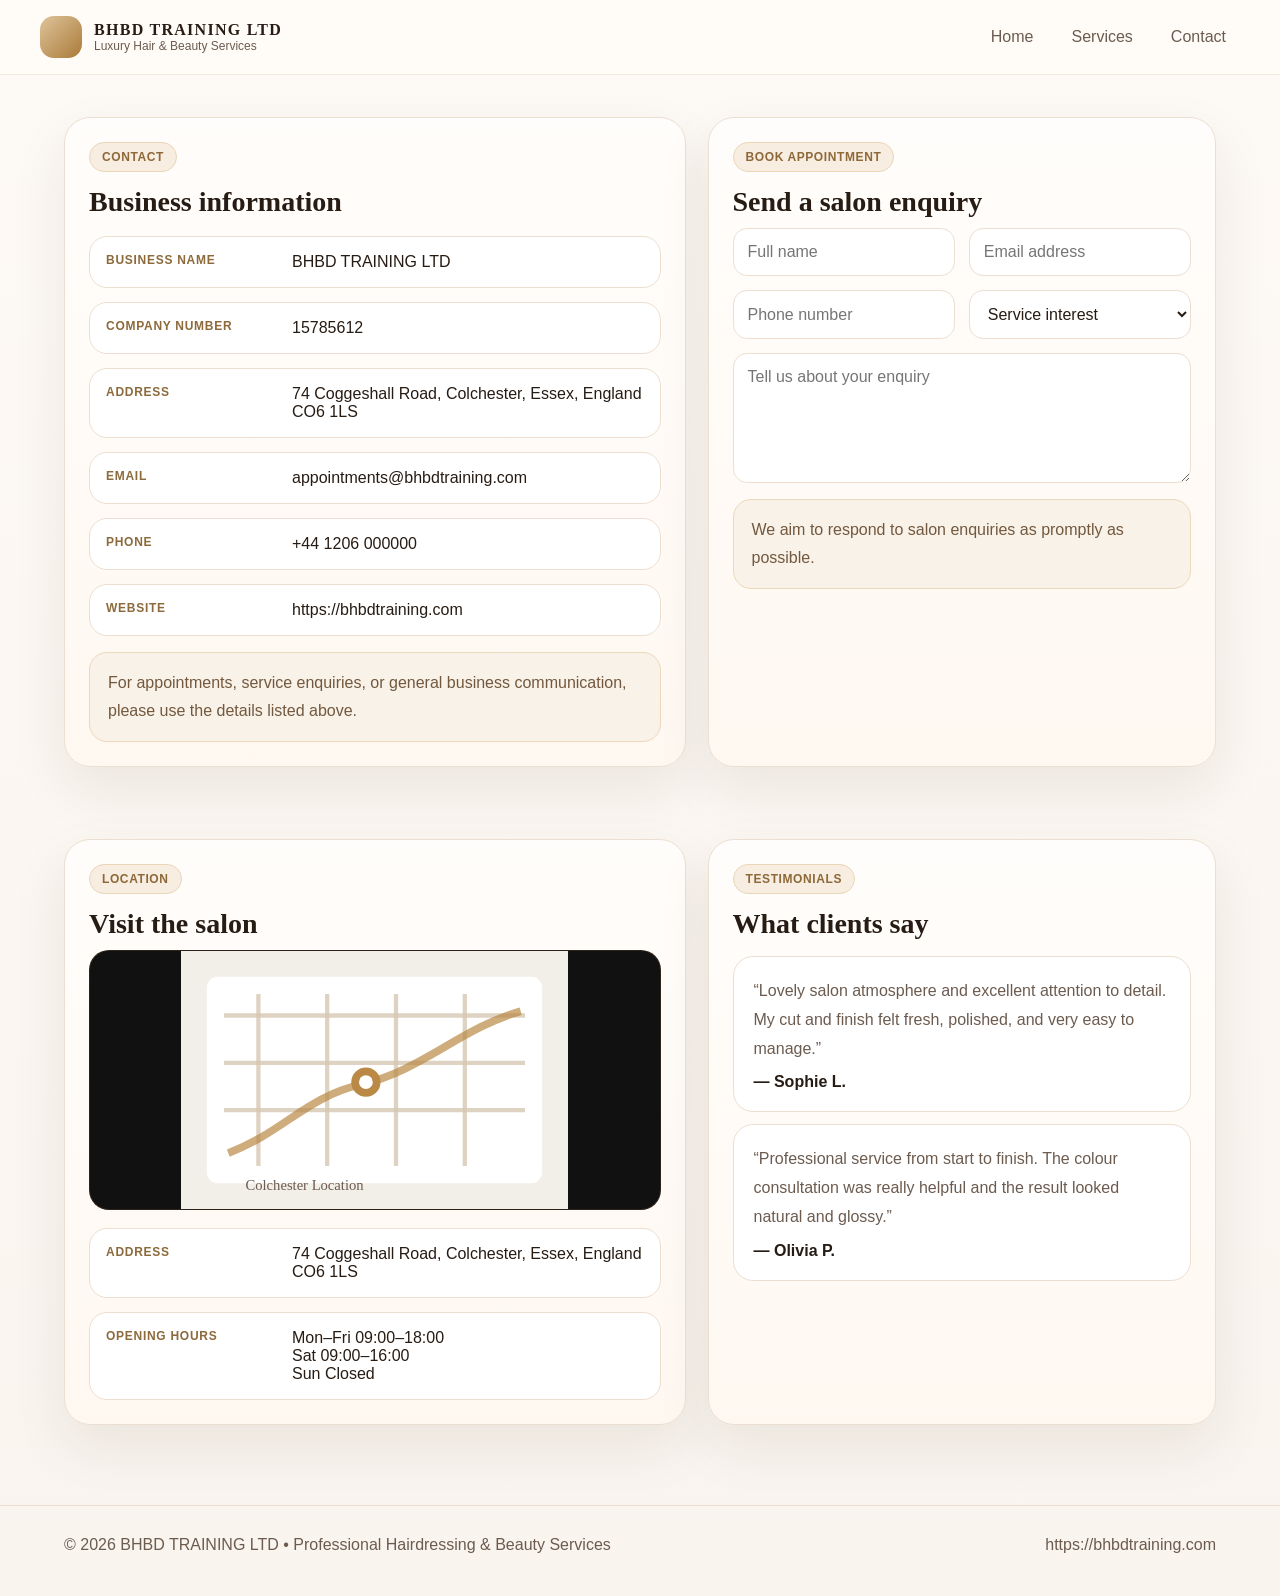
==== contact.html @ af6ac300 "csdc" ====
<!DOCTYPE html><html lang='en'><head><meta charset='utf-8'><meta name='viewport' content='width=device-width,initial-scale=1'><title>BHBD TRAINING LTD | Contact</title><meta name='description' content='BHBD TRAINING LTD luxury salon and beauty website.'><style>
:root{--bg:#f9f4ee;--panel:#fffdfb;--panel2:#fff8f1;--text:#271c14;--muted:#6c5b4f;--gold:#b98945;--line:#ecdfd1;--shadow:0 22px 56px rgba(56,34,12,.08)}
*{box-sizing:border-box}html{scroll-behavior:smooth}body{margin:0;background:linear-gradient(180deg,#fdf9f4,var(--bg));color:var(--text);font-family:Segoe UI,Arial,sans-serif}
a{color:inherit}.wrap{max-width:1200px;margin:0 auto;padding:0 24px}
.nav{position:sticky;top:0;z-index:30;background:rgba(255,252,248,.92);backdrop-filter:blur(10px);border-bottom:1px solid rgba(185,137,69,.16)}
.nav-inner{display:flex;justify-content:space-between;align-items:center;padding:16px 0;gap:14px;flex-wrap:wrap}.brand{display:flex;align-items:center;gap:12px;text-decoration:none}.mark{width:42px;height:42px;border-radius:14px;background:linear-gradient(135deg,#dec49a,#aa7a39)}.brand strong{display:block;font-family:Georgia,serif;letter-spacing:.08em}.brand span{display:block;font-size:12px;color:var(--muted)}
.links{display:flex;gap:10px;flex-wrap:wrap}.links a{text-decoration:none;padding:10px 14px;border-radius:999px;color:var(--muted)}.links a:hover{background:#fff;border:1px solid var(--line);color:var(--text)}
.hero{padding:34px 0 22px}.hero-card{min-height:640px;border-radius:36px;overflow:hidden;position:relative;background:linear-gradient(90deg, rgba(26,18,13,.82) 0%, rgba(26,18,13,.60) 44%, rgba(26,18,13,.18) 72%, rgba(26,18,13,.04) 100%),url('assets/hero-salon.svg') center/cover no-repeat;box-shadow:0 28px 70px rgba(44,24,8,.16)}
.hero-inner{max-width:690px;padding:76px 68px;color:#f8efe2}.kicker{display:inline-flex;padding:8px 14px;border-radius:999px;border:1px solid rgba(255,240,215,.24);background:rgba(255,255,255,.06);font-size:13px}
h1,h2,h3{font-family:Georgia,'Times New Roman',serif}h1{margin:20px 0 16px;font-size:clamp(42px,6vw,76px);line-height:1.02;letter-spacing:-.03em}h2{font-size:40px;margin:0}.lead{font-size:18px;line-height:1.85;color:#efe1cd}.actions{display:flex;gap:14px;flex-wrap:wrap;margin-top:28px}
.btn{display:inline-flex;align-items:center;justify-content:center;padding:14px 18px;border-radius:14px;text-decoration:none;font-weight:700}.btn-primary{background:linear-gradient(135deg,#f0d8b0,#b98945);color:#25170d;box-shadow:0 16px 36px rgba(185,137,69,.28)}.btn-secondary{background:rgba(255,255,255,.08);color:#fff;border:1px solid rgba(255,240,215,.20)}
.float{position:absolute;right:28px;bottom:28px;width:min(395px,calc(100% - 56px));background:rgba(255,250,245,.95);border:1px solid rgba(185,137,69,.18);border-radius:24px;padding:24px;box-shadow:var(--shadow)}.float h3{margin:0 0 14px;font-size:24px}.list{display:grid;gap:12px}.item{display:grid;grid-template-columns:138px 1fr;gap:14px;padding:12px 0;border-top:1px solid var(--line)}.item:first-child{border-top:none;padding-top:0}.item strong{font-size:12px;color:#87684a;text-transform:uppercase;letter-spacing:.06em}
.section{padding:36px 0}.heading{display:flex;justify-content:space-between;gap:22px;align-items:end;flex-wrap:wrap;margin-bottom:20px}.heading p{margin:0;max-width:760px;color:var(--muted);line-height:1.8}
.grid4{display:grid;grid-template-columns:repeat(4,1fr);gap:22px}.grid3{display:grid;grid-template-columns:repeat(3,1fr);gap:22px}.grid2{display:grid;grid-template-columns:1.1fr .9fr;gap:22px}.card{background:linear-gradient(180deg,var(--panel),var(--panel2));border:1px solid var(--line);border-radius:26px;padding:24px;box-shadow:var(--shadow)}
.media{height:230px;border-radius:20px;background:#111 center/contain no-repeat;border:1px solid rgba(185,137,69,.16);margin-bottom:18px}.gallery{display:grid;grid-template-columns:repeat(4,1fr);gap:18px}.gallery .media{height:180px;margin-bottom:0}.badge{display:inline-flex;padding:7px 12px;border-radius:999px;font-size:12px;font-weight:700;letter-spacing:.05em;text-transform:uppercase;color:#8d6838;background:#f7ede0;border:1px solid #ead6b7}
.card h3{margin:0 0 10px;font-size:28px}.card p{margin:0;color:var(--muted);line-height:1.82}.price-list,.testimonials{display:grid;gap:12px;margin-top:16px}
.price{display:grid;grid-template-columns:1fr auto;gap:14px;padding:16px 0;border-top:1px solid var(--line)}.price:first-child{border-top:none;padding-top:0}.price strong{display:block;font-size:17px}.price span{font-weight:700;color:#8e6530}
.details{display:grid;gap:14px}.detail{display:grid;grid-template-columns:170px 1fr;gap:16px;padding:16px;border-radius:18px;background:#fff;border:1px solid var(--line)}.detail strong{color:#8c6a3b;text-transform:uppercase;font-size:12px;letter-spacing:.06em}
.note{margin-top:16px;padding:16px 18px;border-radius:18px;background:#f9f2e8;border:1px solid #ecd8ba;color:#72583e;line-height:1.75}
.steps{display:grid;grid-template-columns:repeat(4,1fr);gap:16px;margin-top:16px}.step{padding:18px;border-radius:20px;background:#fff;border:1px solid var(--line)}.step b{display:inline-block;width:34px;height:34px;line-height:34px;text-align:center;border-radius:999px;background:#f7ede0;color:#8c6a3b;margin-bottom:12px}
.hours{display:grid;gap:12px}.hours-row{display:grid;grid-template-columns:1fr auto;gap:14px;padding:12px 0;border-top:1px solid var(--line)}.hours-row:first-child{border-top:none;padding-top:0}
.quote{padding:20px;border-radius:20px;background:#fff;border:1px solid var(--line)}.quote p{margin:0 0 10px;color:var(--muted);line-height:1.8}.quote strong{display:block}
.form-grid{display:grid;grid-template-columns:1fr 1fr;gap:14px}input,textarea,select{width:100%;padding:14px;border-radius:14px;border:1px solid var(--line);background:#fff;font:inherit;color:var(--text)}textarea{min-height:130px;resize:vertical}.full{grid-column:1/-1}
.footer{margin-top:44px;border-top:1px solid var(--line);padding:30px 0 42px;color:var(--muted)}.footer-inner{display:flex;justify-content:space-between;gap:18px;flex-wrap:wrap}.small{font-size:14px}
@media(max-width:1000px){.grid4,.grid3,.grid2,.gallery,.steps,.form-grid{grid-template-columns:1fr}.hero-card{min-height:unset}.float{position:static;margin:24px}}
@media(max-width:720px){.hero-inner{padding:34px 24px}h1{font-size:42px}h2{font-size:32px}.item,.detail,.hours-row{grid-template-columns:1fr}}
</style></head><body><nav class='nav'><div class='wrap nav-inner'><a class='brand' href='index.html'><div class='mark'></div><div><strong>BHBD TRAINING LTD</strong><span>Luxury Hair & Beauty Services</span></div></a><div class='links'><a href='index.html'>Home</a><a href='services.html'>Services</a><a href='contact.html'>Contact</a></div></div></nav><section class='section' style='padding-top:42px'><div class='wrap grid2'><div class='card'><span class='badge'>Contact</span><h3 style='margin-top:14px'>Business information</h3><div class='details' style='margin-top:18px'><div class='detail'><strong>Business Name</strong><div>BHBD TRAINING LTD</div></div><div class='detail'><strong>Company Number</strong><div>15785612</div></div><div class='detail'><strong>Address</strong><div>74 Coggeshall Road, Colchester, Essex, England CO6 1LS</div></div><div class='detail'><strong>Email</strong><div>appointments@bhbdtraining.com</div></div><div class='detail'><strong>Phone</strong><div>+44 1206 000000</div></div><div class='detail'><strong>Website</strong><div>https://bhbdtraining.com</div></div></div><div class='note'>For appointments, service enquiries, or general business communication, please use the details listed above.</div></div><div class='card'><span class='badge'>Book Appointment</span><h3 style='margin-top:14px'>Send a salon enquiry</h3><form><div class='form-grid'><input type='text' placeholder='Full name'><input type='email' placeholder='Email address'><input type='tel' placeholder='Phone number'><select><option>Service interest</option><option>Haircut & Styling</option><option>Colour Service</option><option>Treatment</option><option>Beauty Finish</option></select><textarea class='full' placeholder='Tell us about your enquiry'></textarea></div></form><div class='note'>We aim to respond to salon enquiries as promptly as possible.</div></div></div></section><section class='section'><div class='wrap grid2'><div class='card'><span class='badge'>Location</span><h3 style='margin-top:14px'>Visit the salon</h3><div class='media' style="background-image:url('assets/map.svg');height:260px"></div><div class='details' style='margin-top:18px'><div class='detail'><strong>Address</strong><div>74 Coggeshall Road, Colchester, Essex, England CO6 1LS</div></div><div class='detail'><strong>Opening Hours</strong><div>Mon–Fri 09:00–18:00<br>Sat 09:00–16:00<br>Sun Closed</div></div></div></div><div class='card'><span class='badge'>Testimonials</span><h3 style='margin-top:14px'>What clients say</h3><div class='testimonials'><div class='quote'><p>“Lovely salon atmosphere and excellent attention to detail. My cut and finish felt fresh, polished, and very easy to manage.”</p><strong>— Sophie L.</strong></div><div class='quote'><p>“Professional service from start to finish. The colour consultation was really helpful and the result looked natural and glossy.”</p><strong>— Olivia P.</strong></div></div></div></div></section><footer class='footer'><div class='wrap footer-inner'><div>© 2026 BHBD TRAINING LTD • Professional Hairdressing & Beauty Services</div><div>https://bhbdtraining.com</div></div></footer></body></html>
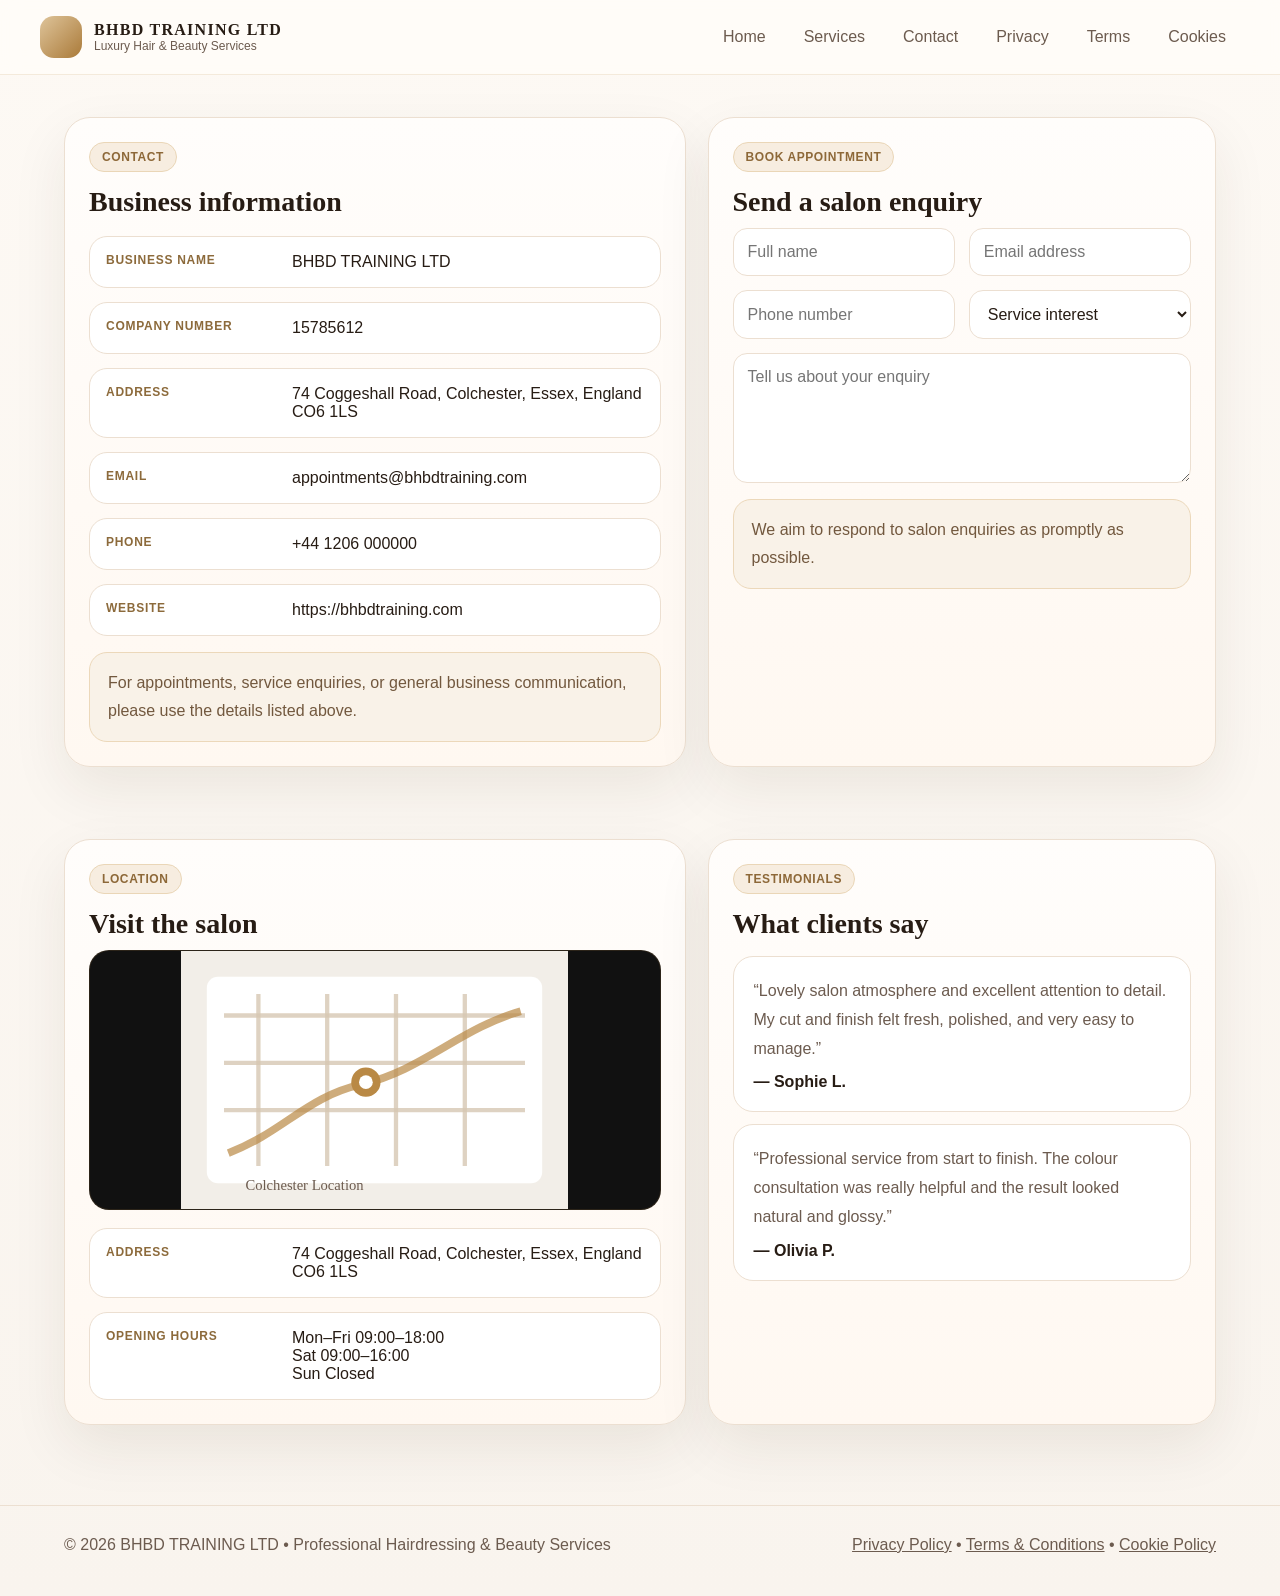
==== commit fd7b7fa2: "csdc" ====
--- a/contact.html
+++ b/contact.html
@@ -24,4 +24,4 @@
 .footer{margin-top:44px;border-top:1px solid var(--line);padding:30px 0 42px;color:var(--muted)}.footer-inner{display:flex;justify-content:space-between;gap:18px;flex-wrap:wrap}.small{font-size:14px}
 @media(max-width:1000px){.grid4,.grid3,.grid2,.gallery,.steps,.form-grid{grid-template-columns:1fr}.hero-card{min-height:unset}.float{position:static;margin:24px}}
 @media(max-width:720px){.hero-inner{padding:34px 24px}h1{font-size:42px}h2{font-size:32px}.item,.detail,.hours-row{grid-template-columns:1fr}}
-</style></head><body><nav class='nav'><div class='wrap nav-inner'><a class='brand' href='index.html'><div class='mark'></div><div><strong>BHBD TRAINING LTD</strong><span>Luxury Hair & Beauty Services</span></div></a><div class='links'><a href='index.html'>Home</a><a href='services.html'>Services</a><a href='contact.html'>Contact</a></div></div></nav><section class='section' style='padding-top:42px'><div class='wrap grid2'><div class='card'><span class='badge'>Contact</span><h3 style='margin-top:14px'>Business information</h3><div class='details' style='margin-top:18px'><div class='detail'><strong>Business Name</strong><div>BHBD TRAINING LTD</div></div><div class='detail'><strong>Company Number</strong><div>15785612</div></div><div class='detail'><strong>Address</strong><div>74 Coggeshall Road, Colchester, Essex, England CO6 1LS</div></div><div class='detail'><strong>Email</strong><div>appointments@bhbdtraining.com</div></div><div class='detail'><strong>Phone</strong><div>+44 1206 000000</div></div><div class='detail'><strong>Website</strong><div>https://bhbdtraining.com</div></div></div><div class='note'>For appointments, service enquiries, or general business communication, please use the details listed above.</div></div><div class='card'><span class='badge'>Book Appointment</span><h3 style='margin-top:14px'>Send a salon enquiry</h3><form><div class='form-grid'><input type='text' placeholder='Full name'><input type='email' placeholder='Email address'><input type='tel' placeholder='Phone number'><select><option>Service interest</option><option>Haircut & Styling</option><option>Colour Service</option><option>Treatment</option><option>Beauty Finish</option></select><textarea class='full' placeholder='Tell us about your enquiry'></textarea></div></form><div class='note'>We aim to respond to salon enquiries as promptly as possible.</div></div></div></section><section class='section'><div class='wrap grid2'><div class='card'><span class='badge'>Location</span><h3 style='margin-top:14px'>Visit the salon</h3><div class='media' style="background-image:url('assets/map.svg');height:260px"></div><div class='details' style='margin-top:18px'><div class='detail'><strong>Address</strong><div>74 Coggeshall Road, Colchester, Essex, England CO6 1LS</div></div><div class='detail'><strong>Opening Hours</strong><div>Mon–Fri 09:00–18:00<br>Sat 09:00–16:00<br>Sun Closed</div></div></div></div><div class='card'><span class='badge'>Testimonials</span><h3 style='margin-top:14px'>What clients say</h3><div class='testimonials'><div class='quote'><p>“Lovely salon atmosphere and excellent attention to detail. My cut and finish felt fresh, polished, and very easy to manage.”</p><strong>— Sophie L.</strong></div><div class='quote'><p>“Professional service from start to finish. The colour consultation was really helpful and the result looked natural and glossy.”</p><strong>— Olivia P.</strong></div></div></div></div></section><footer class='footer'><div class='wrap footer-inner'><div>© 2026 BHBD TRAINING LTD • Professional Hairdressing & Beauty Services</div><div>https://bhbdtraining.com</div></div></footer></body></html>+</style></head><body><nav class='nav'><div class='wrap nav-inner'><a class='brand' href='index.html'><div class='mark'></div><div><strong>BHBD TRAINING LTD</strong><span>Luxury Hair & Beauty Services</span></div></a><div class='links'><a href='index.html'>Home</a><a href='services.html'>Services</a><a href='contact.html'>Contact</a><a href='privacy.html'>Privacy</a><a href='terms.html'>Terms</a><a href='cookie-policy.html'>Cookies</a></div></div></nav><section class='section' style='padding-top:42px'><div class='wrap grid2'><div class='card'><span class='badge'>Contact</span><h3 style='margin-top:14px'>Business information</h3><div class='details' style='margin-top:18px'><div class='detail'><strong>Business Name</strong><div>BHBD TRAINING LTD</div></div><div class='detail'><strong>Company Number</strong><div>15785612</div></div><div class='detail'><strong>Address</strong><div>74 Coggeshall Road, Colchester, Essex, England CO6 1LS</div></div><div class='detail'><strong>Email</strong><div>appointments@bhbdtraining.com</div></div><div class='detail'><strong>Phone</strong><div>+44 1206 000000</div></div><div class='detail'><strong>Website</strong><div>https://bhbdtraining.com</div></div></div><div class='note'>For appointments, service enquiries, or general business communication, please use the details listed above.</div></div><div class='card'><span class='badge'>Book Appointment</span><h3 style='margin-top:14px'>Send a salon enquiry</h3><form><div class='form-grid'><input type='text' placeholder='Full name'><input type='email' placeholder='Email address'><input type='tel' placeholder='Phone number'><select><option>Service interest</option><option>Haircut & Styling</option><option>Colour Service</option><option>Treatment</option><option>Beauty Finish</option></select><textarea class='full' placeholder='Tell us about your enquiry'></textarea></div></form><div class='note'>We aim to respond to salon enquiries as promptly as possible.</div></div></div></section><section class='section'><div class='wrap grid2'><div class='card'><span class='badge'>Location</span><h3 style='margin-top:14px'>Visit the salon</h3><div class='media' style="background-image:url('assets/map.svg');height:260px"></div><div class='details' style='margin-top:18px'><div class='detail'><strong>Address</strong><div>74 Coggeshall Road, Colchester, Essex, England CO6 1LS</div></div><div class='detail'><strong>Opening Hours</strong><div>Mon–Fri 09:00–18:00<br>Sat 09:00–16:00<br>Sun Closed</div></div></div></div><div class='card'><span class='badge'>Testimonials</span><h3 style='margin-top:14px'>What clients say</h3><div class='testimonials'><div class='quote'><p>“Lovely salon atmosphere and excellent attention to detail. My cut and finish felt fresh, polished, and very easy to manage.”</p><strong>— Sophie L.</strong></div><div class='quote'><p>“Professional service from start to finish. The colour consultation was really helpful and the result looked natural and glossy.”</p><strong>— Olivia P.</strong></div></div></div></div></section><footer class='footer'><div class='wrap footer-inner'><div>© 2026 BHBD TRAINING LTD • Professional Hairdressing & Beauty Services</div><div><a href='privacy.html'>Privacy Policy</a> • <a href='terms.html'>Terms &amp; Conditions</a> • <a href='cookie-policy.html'>Cookie Policy</a></div></div></footer></body></html>
